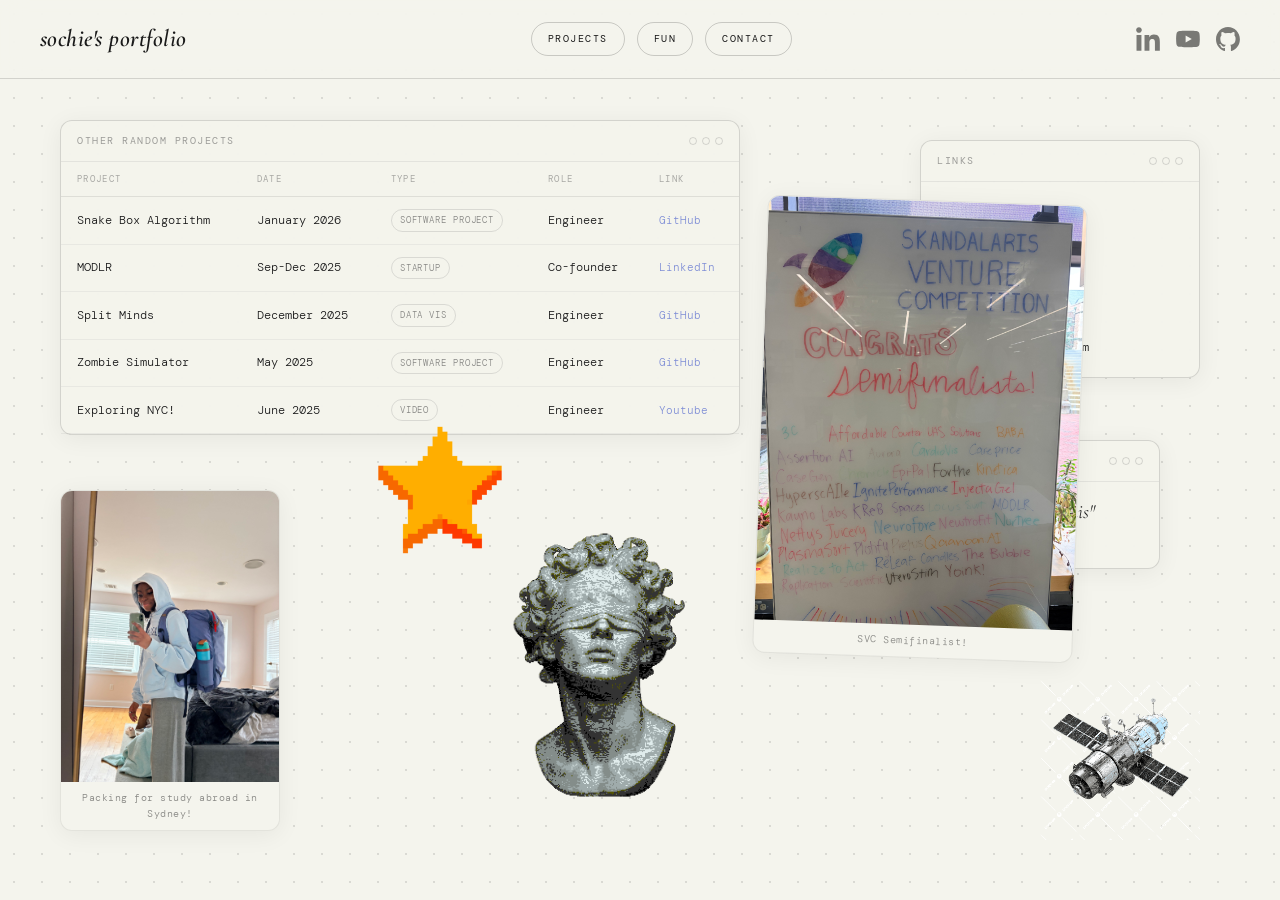
==== fun.html @ abce374b "new design entirely...again" ====
<!DOCTYPE html>
<html lang="en">
<head>
    <meta charset="UTF-8">
    <meta name="viewport" content="width=device-width, initial-scale=1.0">
    <link rel="preconnect" href="https://fonts.googleapis.com">
    <link rel="preconnect" href="https://fonts.gstatic.com" crossorigin>
    <link href="https://fonts.googleapis.com/css2?family=Cormorant+Garamond:ital,wght@0,400;0,600;1,400;1,600&family=DM+Mono:wght@300;400&display=swap" rel="stylesheet">
    <link rel="stylesheet" href="CSS/fun.css">
    <title>Fun — Sochie</title>
</head>
<body>

    <!-- Navigation -->
    <nav class="nav">
        <div class="nav-inner">
            <a href="index.html" class="nav-logo">sochie's portfolio</a>
            <div class="nav-links">
                <a href="index.html" class="pill-link">PROJECTS</a>
                <a href="fun.html" class="pill-link pill-fun">FUN</a>
                <a href="mailto:sochiefilm@gmail.com" class="pill-link">CONTACT</a>
            </div>
            <div class="nav-right">
                <a href="https://www.linkedin.com/in/sochie-odunlami/" class="nav-social" target="_blank">
                    <img src="attributes/images/linkedin.svg" alt="LinkedIn">
                </a>
                <a href="https://www.youtube.com/@sochie19" class="nav-social" target="_blank">
                    <img src="attributes/images/youtube.svg" alt="YouTube">
                </a>
                <a href="https://github.com/sochieodunlam" class="nav-social" target="_blank">
                    <img src="attributes/images/github.svg" alt="GitHub">
                </a>
            </div>
        </div>
    </nav>

    <!-- Draggable Canvas -->
    <div class="fun-canvas">

        <!-- Projects Table -->
        <div class="floating-el projects-table-wrap" data-draggable>
            <div class="floating-el-header">
                <span>Other random projects</span>
                <div class="floating-el-dots">
                    <div class="floating-el-dot"></div>
                    <div class="floating-el-dot"></div>
                    <div class="floating-el-dot"></div>
                </div>
            </div>
            <table class="projects-table">
                <thead>
                    <tr>
                        <th>Project</th>
                        <th>Date</th>
                        <th>Type</th>
                        <th>Role</th>
                        <th>Link</th>
                    </tr>
                </thead>
                <tbody>
                    <tr class="table-row-clickable" data-popup="cherry-pie">
                        <td class="table-project-name">Snake Box Algorithm</td>
                        <td>January 2026</td>
                        <td><span class="table-tag">Software Project</span></td>
                        <td>Engineer</td>
                        <td><a href="https://github.com/sochieodunlam/snake-box-algorithm" class="table-link" target="_blank">GitHub</a></td>
                    </tr>
                    <tr class="table-row-clickable" data-popup="robot">
                        <td class="table-project-name">MODLR</td>
                        <td>Sep-Dec 2025</td>
                        <td><span class="table-tag">Startup</span></td>
                        <td>Co-founder</td>
                        <td><a href="https://www.linkedin.com/company/modlrcard/posts/?feedView=all" class="table-link" target="_blank">LinkedIn</a></td>
                    </tr>
                    <tr class="table-row-clickable" data-popup="unveil">
                        <td class="table-project-name">Split Minds</td>
                        <td>December 2025</td>
                        <td><span class="table-tag">Data Vis</span></td>
                        <td>Engineer</td>
                        <td><a href="https://csex57.github.io/splitminds/" class="table-link" target="_blank">GitHub</a></td>
                    </tr>
                    <tr class="table-row-clickable" data-popup="fortune">
                        <td class="table-project-name">Zombie Simulator</td>
                        <td>May 2025</td>
                        <td><span class="table-tag">Software Project</span></td>
                        <td>Engineer</td>
                        <td><a href="https://github.com/missing-repository" class="table-link" target="_blank">GitHub</a></td>
                    </tr>
                    <tr class="table-row-clickable" data-popup="nasa">
                        <td class="table-project-name">Exploring NYC!</td>
                        <td>June 2025</td>
                        <td><span class="table-tag">Video</span></td>
                        <td>Engineer</td>
                        <td><a href="https://www.youtube.com/shorts/bB57X7uFs-4" class="table-link" target="_blank">Youtube</a></td>
                    </tr>
                </tbody>
            </table>
        </div>

        <!-- Links / Bookmarks -->
        <div class="floating-el links-card" data-draggable>
            <div class="floating-el-header">
                <span>Links</span>
                <div class="floating-el-dots">
                    <div class="floating-el-dot"></div>
                    <div class="floating-el-dot"></div>
                    <div class="floating-el-dot"></div>
                </div>
            </div>
            <div class="links-list">
                <a href="https://www.linkedin.com/in/sochie-odunlami/" class="link-item" target="_blank">
                    <img src="attributes/images/linkedin.svg" alt="LinkedIn">
                    LinkedIn
                </a>
                <a href="https://www.youtube.com/@sochie19" class="link-item" target="_blank">
                    <img src="attributes/images/youtube.svg" alt="YouTube">
                    YouTube
                </a>
                <a href="https://github.com/sochieodunlam" class="link-item" target="_blank">
                    <img src="attributes/images/github.svg" alt="GitHub">
                    GitHub
                </a>
                <a href="mailto:sochiefilm@gmail.com" class="link-item">
                    sochiefilm@gmail.com
                </a>
            </div>
        </div>

        <!-- Quote / Note -->
        <div class="floating-el note-card" data-draggable>
            <div class="floating-el-header">
                <span>Note</span>
                <div class="floating-el-dots">
                    <div class="floating-el-dot"></div>
                    <div class="floating-el-dot"></div>
                    <div class="floating-el-dot"></div>
                </div>
            </div>
            <div class="note-body">
                "hi if you're reading this"
                <span>— Sochie</span>
            </div>
        </div>

        <!-- Sticker -->
        <div class="floating-el sticker-card sticker-packing" data-draggable>
            <img src="attributes/images/packing.jpg" style="width: 100%; display: block;">
            <p class="photo-caption">Packing for study abroad in Sydney!</p>
        </div>

        <div class="floating-el sticker-card sticker-finalist" data-draggable>
            <img src="attributes/images/finalist.jpg" style="width: 100%; display: block;">
            <p class="photo-caption">SVC Semifinalist!</p>
        </div>

        <!-- Greek Statue -->
        <div class="floating-el floating-img sticker-statue" data-draggable>
            <img src="attributes/images/greek_statue_dither.png" alt="Greek Statue">
        </div>

        <!-- Satellite -->
        <div class="floating-el floating-img sticker-satellite" data-draggable>
            <img src="attributes/images/satellite.png" alt="Satellite">
        </div>

        <!-- Spinning Star -->
        <div class="floating-el spinning-star" data-draggable>
            <img src="attributes/images/star.png" alt="Star">
        </div>

    </div>

    <!-- Popups -->
    <div class="popup-overlay" id="popup-cherry-pie">
        <div class="popup">
            <button class="popup-close">&times;</button>
            <h3>Snake Box Algorithm</h3>
            <p>Made this for another project, ended up not using it, but it still looks pretty cool! It's pretty simple because no AI was used and I made it in two days 🤙</p>
            <a href="https://github.com/sochieodunlam/snake-box-algorithm" target="_blank">View on GitHub &rarr;</a>
        </div>
    </div>

    <div class="popup-overlay" id="popup-robot">
        <div class="popup">
            <button class="popup-close">&times;</button>
            <h3>MODLR</h3>
            <p>Semi-Finalists at the Skandalaris Venture Competition. MODLR was a fintech startup creating the first customizable credit card platform that lets users build and rebuild their card benefits every quarter. We empower consumers to pay only for the perks they actually use, putting financial control back in their hands. Ultimately didn't work out with timing + customer alignment but amazing experience nonetheless.</p>
            <a href="https://www.linkedin.com/company/modlrcard/posts/?feedView=all" target="_blank">View on LinkedIn &rarr;</a>
        </div>
    </div>

    <div class="popup-overlay" id="popup-unveil">
        <div class="popup">
            <button class="popup-close">&times;</button>
            <h3>Split Minds Data Visualization</h3>
            <p>D3 Data Visualization made for WashU's Data Visualization class. Uses twin IQ data (twins who grew up in different environments, kind of like a real-life parent trap) to help you form opinions on nature vs nurture!</p>
            <a href="https://csex57.github.io/splitminds/" target="_blank">View on GitHub &rarr;</a>
        </div>
    </div>

    <div class="popup-overlay" id="popup-fortune">
        <div class="popup">
            <button class="popup-close">&times;</button>
            <h3>Zombie Outbreak Simulation</h3>
            <p>Would you believe me if I told you that I couldn't find the github for this... Interactive data visualization made using HTML/CSS/Javascript/Python/Flask/Google Maps API.</p>
        </div>
    </div>

    <div class="popup-overlay" id="popup-nasa">
        <div class="popup">
            <button class="popup-close">&times;</button>
            <h3>Exploring NYC!</h3>
            <p>Short form video exploring New York City! Not much else to say about this one. Made many videos during Summer 2025</p>
            <a href="https://www.youtube.com/shorts/bB57X7uFs-4" target="_blank">Watch on Youtube &rarr;</a>
        </div>
    </div>

    <script src="JS/fun.js"></script>

</body>
</html>
---- CSS/fun.css ----
@font-face {
    font-family: sf-mono-regular;
    src: url("../attributes/fonts/SFMonoRegular.otf")
}

@font-face {
    font-family: helvetica-neue;
    src: url("../attributes/fonts/HelveticaNeue\ Thin.ttf")
}

@font-face {
    font-family: akaya-telivigala;
    src: url("../attributes/fonts/AkayaTelivigala-Regular.ttf")
}

*, *::before, *::after {
    box-sizing: border-box;
    margin: 0;
    padding: 0;
}

body {
    background-color: #f4f4ed;
    color: #1a1a1a;
    font-family: 'DM Mono', monospace;
    font-weight: 300;
    font-size: 14px;
    line-height: 1.6;
    overflow: hidden;
    width: 100vw;
    height: 100vh;
}

/* --- Dot Grid Background --- */
body::before {
    content: '';
    position: fixed;
    inset: 0;
    z-index: 0;
    background-image: radial-gradient(circle, rgba(26, 26, 26, 0.12) 1px, transparent 1px);
    background-size: 28px 28px;
    pointer-events: none;
}

/* --- Navigation (shared style) --- */
.nav {
    position: fixed;
    top: 0;
    left: 0;
    width: 100%;
    z-index: 1000;
    padding: 20px 40px;
    background: rgba(244, 244, 237, 0.85);
    backdrop-filter: blur(12px);
    -webkit-backdrop-filter: blur(12px);
    border-bottom: 1px solid rgba(26, 26, 26, 0.15);
}

.nav-inner {
    max-width: 1400px;
    margin: 0 auto;
    display: flex;
    align-items: center;
    justify-content: space-between;
}

.nav-logo {
    font-family: 'Cormorant Garamond', serif;
    font-style: italic;
    font-size: 24px;
    font-weight: 600;
    color: #1a1a1a;
    text-decoration: none;
    letter-spacing: 0.02em;
}

.nav-logo:hover {
    color: #7e8dd5;
}

.nav-links {
    display: flex;
    gap: 12px;
}

.pill-link {
    font-family: 'DM Mono', monospace;
    font-size: 10px;
    font-weight: 400;
    text-transform: uppercase;
    letter-spacing: 0.15em;
    color: #1a1a1a;
    text-decoration: none;
    padding: 8px 16px;
    border: 1px solid rgba(26, 26, 26, 0.2);
    border-radius: 9999px;
    transition: border-color 0.3s ease, color 0.3s ease;
}

.pill-link:hover {
    border-color: #7e8dd5;
    color: #7e8dd5;
}

@keyframes rainbow-border {
    0%   { border-color: #ff6b6b; color: #ff6b6b; transform: rotate(-1deg); }
    14%  { border-color: #ffa94d; color: #ffa94d; transform: rotate(1deg) scale(1.03); }
    28%  { border-color: #ffd43b; color: #ffd43b; transform: rotate(-0.5deg); }
    42%  { border-color: #69db7c; color: #69db7c; transform: rotate(1deg) scale(1.05); }
    57%  { border-color: #74c0fc; color: #74c0fc; transform: rotate(-1deg); }
    71%  { border-color: #7e8dd5; color: #7e8dd5; transform: rotate(0.5deg) scale(1.03); }
    85%  { border-color: #da77f2; color: #da77f2; transform: rotate(-0.5deg); }
    100% { border-color: #ff6b6b; color: #ff6b6b; transform: rotate(0deg); }
}

.pill-fun {
    position: relative;
}

.pill-fun:hover {
    animation: rainbow-border 1.2s ease-in-out infinite;
    border-width: 2px;
}

.nav-right {
    display: flex;
    align-items: center;
    gap: 16px;
}

.nav-social {
    display: flex;
    align-items: center;
    opacity: 0.5;
    transition: opacity 0.3s ease;
}

.nav-social:hover {
    opacity: 1;
}

.nav-social img {
    height: 24px;
    width: 24px;
    object-fit: contain;
    filter: brightness(0);
}

/* --- Canvas (the draggable area) --- */
.fun-canvas {
    position: fixed;
    inset: 0;
    z-index: 1;
}

/* --- Draggable Floating Elements --- */
.floating-el {
    position: absolute;
    background: rgba(244, 244, 237, 0.95);
    border: 1px solid rgba(26, 26, 26, 0.15);
    border-radius: 12px;
    box-shadow: 0 4px 24px rgba(0, 0, 0, 0.06);
    cursor: grab;
    user-select: none;
    z-index: 10;
    transition: box-shadow 0.2s ease;
}

.floating-el:active {
    cursor: grabbing;
    box-shadow: 0 8px 40px rgba(0, 0, 0, 0.12);
    z-index: 100;
}

.floating-el-header {
    display: flex;
    align-items: center;
    justify-content: space-between;
    padding: 12px 16px;
    border-bottom: 1px solid rgba(26, 26, 26, 0.08);
    font-family: 'DM Mono', monospace;
    font-size: 10px;
    font-weight: 400;
    text-transform: uppercase;
    letter-spacing: 0.15em;
    color: rgba(26, 26, 26, 0.4);
}

.floating-el-dots {
    display: flex;
    gap: 5px;
}

.floating-el-dot {
    width: 8px;
    height: 8px;
    border-radius: 50%;
    border: 1px solid rgba(26, 26, 26, 0.15);
}

/* --- Projects Table --- */
.projects-table-wrap {
    top: 120px;
    left: 60px;
    width: 680px;
}

.projects-table {
    width: 100%;
    border-collapse: collapse;
    font-family: 'DM Mono', monospace;
    font-size: 12px;
}

.projects-table thead th {
    padding: 10px 16px;
    text-align: left;
    font-weight: 400;
    font-size: 9px;
    text-transform: uppercase;
    letter-spacing: 0.15em;
    color: rgba(26, 26, 26, 0.35);
    border-bottom: 1px solid rgba(26, 26, 26, 0.1);
}

.projects-table tbody td {
    padding: 12px 16px;
    border-bottom: 1px solid rgba(26, 26, 26, 0.05);
    color: #1a1a1a;
    font-weight: 300;
}

.projects-table tbody tr {
    transition: background 0.15s ease;
}

.projects-table tbody tr:hover {
    background: rgba(126, 141, 213, 0.06);
}

.table-project-name {
    font-weight: 400;
}

.table-link {
    color: #7e8dd5;
    text-decoration: none;
    font-size: 11px;
}

.table-link:hover {
    text-decoration: underline;
}

.table-tag {
    display: inline-block;
    font-size: 9px;
    text-transform: uppercase;
    letter-spacing: 0.1em;
    padding: 3px 8px;
    border: 1px solid rgba(26, 26, 26, 0.12);
    border-radius: 9999px;
    color: rgba(26, 26, 26, 0.5);
}

/* --- Links / Bookmarks Card --- */
.links-card {
    top: 140px;
    right: 80px;
    left: auto;
    width: 280px;
}

.links-list {
    padding: 12px 16px;
    display: flex;
    flex-direction: column;
    gap: 10px;
}

.link-item {
    display: flex;
    align-items: center;
    gap: 10px;
    text-decoration: none;
    color: #1a1a1a;
    font-family: 'DM Mono', monospace;
    font-size: 12px;
    font-weight: 300;
    padding: 8px 12px;
    border-radius: 8px;
    transition: background 0.15s ease;
}

.link-item:hover {
    background: rgba(126, 141, 213, 0.08);
}

.link-item img {
    width: 18px;
    height: 18px;
    object-fit: contain;
    filter: brightness(0);
    opacity: 0.5;
}

/* --- Note Card --- */
.note-card {
    top: 440px;
    right: 120px;
    left: auto;
    width: 260px;
}

.note-body {
    padding: 16px;
    font-family: 'Cormorant Garamond', serif;
    font-style: italic;
    font-size: 20px;
    line-height: 1.4;
    color: #1a1a1a;
}

.note-body span {
    display: block;
    margin-top: 12px;
    font-family: 'DM Mono', monospace;
    font-style: normal;
    font-size: 10px;
    color: rgba(26, 26, 26, 0.35);
    letter-spacing: 0.1em;
    text-transform: uppercase;
}

/* --- Sticker (small floating fun element) --- */
.sticker-card {
    text-align: center;
    padding: 0;
    overflow: hidden;
    background: #f4f4ed;
    border-color: rgba(26, 26, 26, 0.08);
}

.photo-caption {
    padding: 8px 12px;
    font-family: 'DM Mono', monospace;
    font-size: 10px;
    font-weight: 300;
    color: rgba(26, 26, 26, 0.5);
    letter-spacing: 0.05em;
    text-align: center;
}

.sticker-packing {
    top: 490px;
    left: 60px;
    width: 220px;
}

.sticker-finalist {
    top: 200px;
    left: 760px;
    width: 320px;
    transform: rotate(2deg);
}

/* --- Floating standalone images (no box around them) --- */
.floating-img {
    background: transparent;
    border: none;
    box-shadow: none;
    overflow: visible;
    border-radius: 0;
}

.floating-img:active {
    box-shadow: none;
}

.floating-img img {
    width: 100%;
    display: block;
}

.sticker-statue {
    top: 520px;
    left: 500px;
    width: 200px;
}

.sticker-satellite {
    bottom: 60px;
    right: 80px;
    left: auto;
    top: auto;
    width: 160px;
}

/* --- Spinning Star --- */
.spinning-star {
    top: 400px;
    left: 350px;
    width: 180px;
    background: transparent;
    border: none;
    box-shadow: none;
    overflow: visible;
    border-radius: 0;
}

.spinning-star:active {
    box-shadow: none;
}

.spinning-star img {
    width: 100%;
    display: block;
    animation: spin 8s linear infinite;
}

@keyframes spin {
    from { transform: rotate(0deg); }
    to { transform: rotate(360deg); }
}

.sticker-card .sticker-emoji {
    font-size: 36px;
    line-height: 1;
}

.sticker-card .sticker-label {
    margin-top: 8px;
    font-family: 'DM Mono', monospace;
    font-size: 9px;
    text-transform: uppercase;
    letter-spacing: 0.1em;
    color: rgba(26, 26, 26, 0.5);
}

/* --- Popup --- */
.popup-overlay {
    display: none;
    position: fixed;
    inset: 0;
    background: rgba(26, 26, 26, 0.5);
    backdrop-filter: blur(4px);
    -webkit-backdrop-filter: blur(4px);
    z-index: 500;
    align-items: center;
    justify-content: center;
}

.popup-overlay.active {
    display: flex;
}

.popup {
    background: #f4f4ed;
    border: 1px solid rgba(26, 26, 26, 0.15);
    border-radius: 12px;
    padding: 40px;
    max-width: 480px;
    width: 90%;
    position: relative;
}

.popup-close {
    position: absolute;
    top: 16px;
    right: 16px;
    background: none;
    border: none;
    font-family: 'DM Mono', monospace;
    font-size: 18px;
    color: rgba(26, 26, 26, 0.4);
    cursor: pointer;
    padding: 4px 8px;
}

.popup-close:hover {
    color: #1a1a1a;
}

.popup h3 {
    font-family: 'Cormorant Garamond', serif;
    font-style: italic;
    font-size: 28px;
    font-weight: 400;
    margin-bottom: 12px;
}

.popup p {
    font-family: 'DM Mono', monospace;
    font-size: 12px;
    font-weight: 300;
    line-height: 1.7;
    color: rgba(26, 26, 26, 0.65);
    margin-bottom: 20px;
}

.popup a {
    display: inline-flex;
    align-items: center;
    gap: 6px;
    font-family: 'DM Mono', monospace;
    font-size: 10px;
    text-transform: uppercase;
    letter-spacing: 0.15em;
    color: #7e8dd5;
    text-decoration: none;
}

.popup a:hover {
    text-decoration: underline;
}

@media (max-width: 900px) {
    .nav-links {
        display: none;
    }

    .projects-table-wrap {
        width: 90vw;
        left: 5vw;
    }

    .links-card,
    .note-card,
    .sticker-card,
    .floating-img,
    .spinning-star {
        display: none;
    }
}
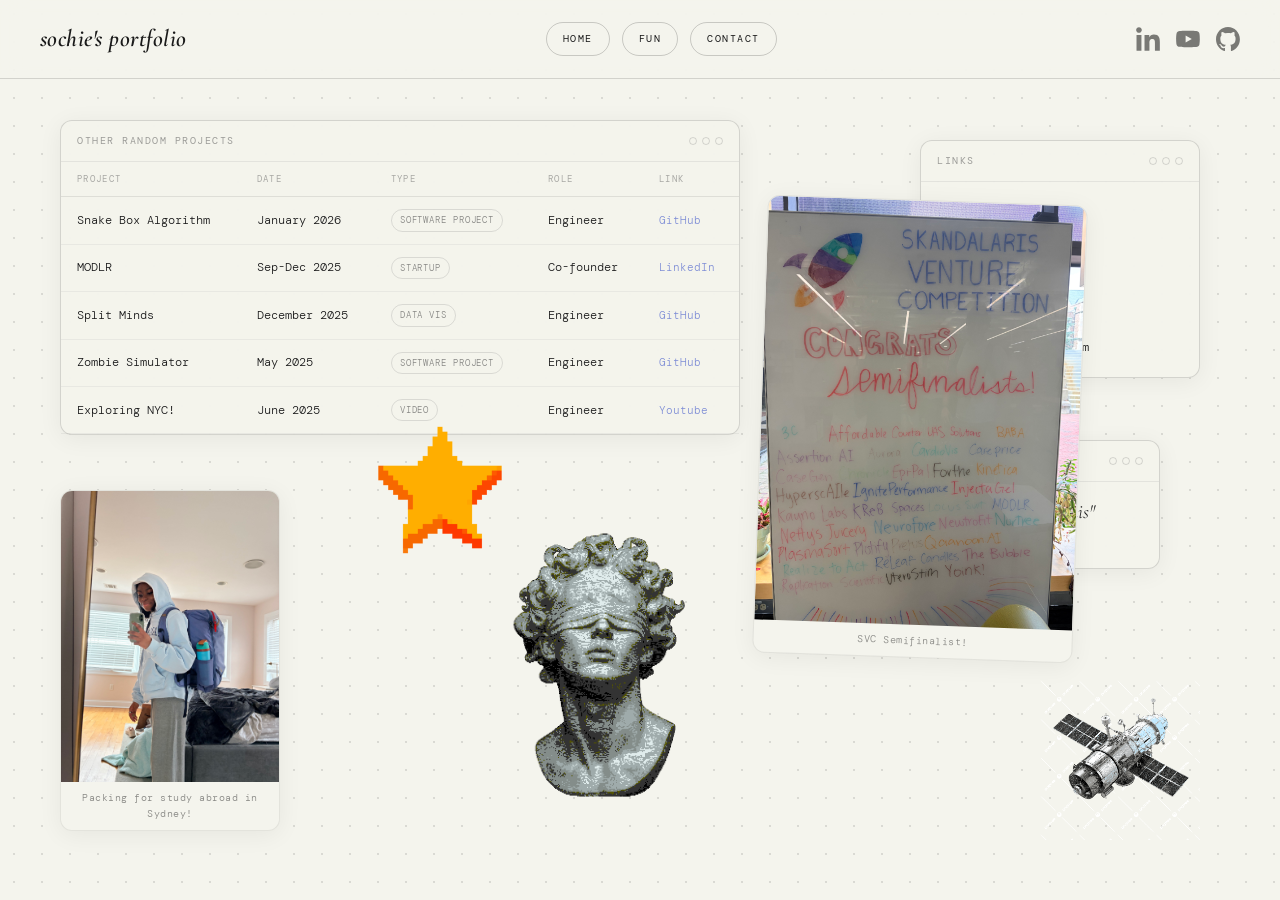
==== commit db237fdc: "moved some icons" ====
--- a/fun.html
+++ b/fun.html
@@ -16,7 +16,7 @@
         <div class="nav-inner">
             <a href="index.html" class="nav-logo">sochie's portfolio</a>
             <div class="nav-links">
-                <a href="index.html" class="pill-link">PROJECTS</a>
+                <a href="index.html" class="pill-link">HOME</a>
                 <a href="fun.html" class="pill-link pill-fun">FUN</a>
                 <a href="mailto:sochiefilm@gmail.com" class="pill-link">CONTACT</a>
             </div>
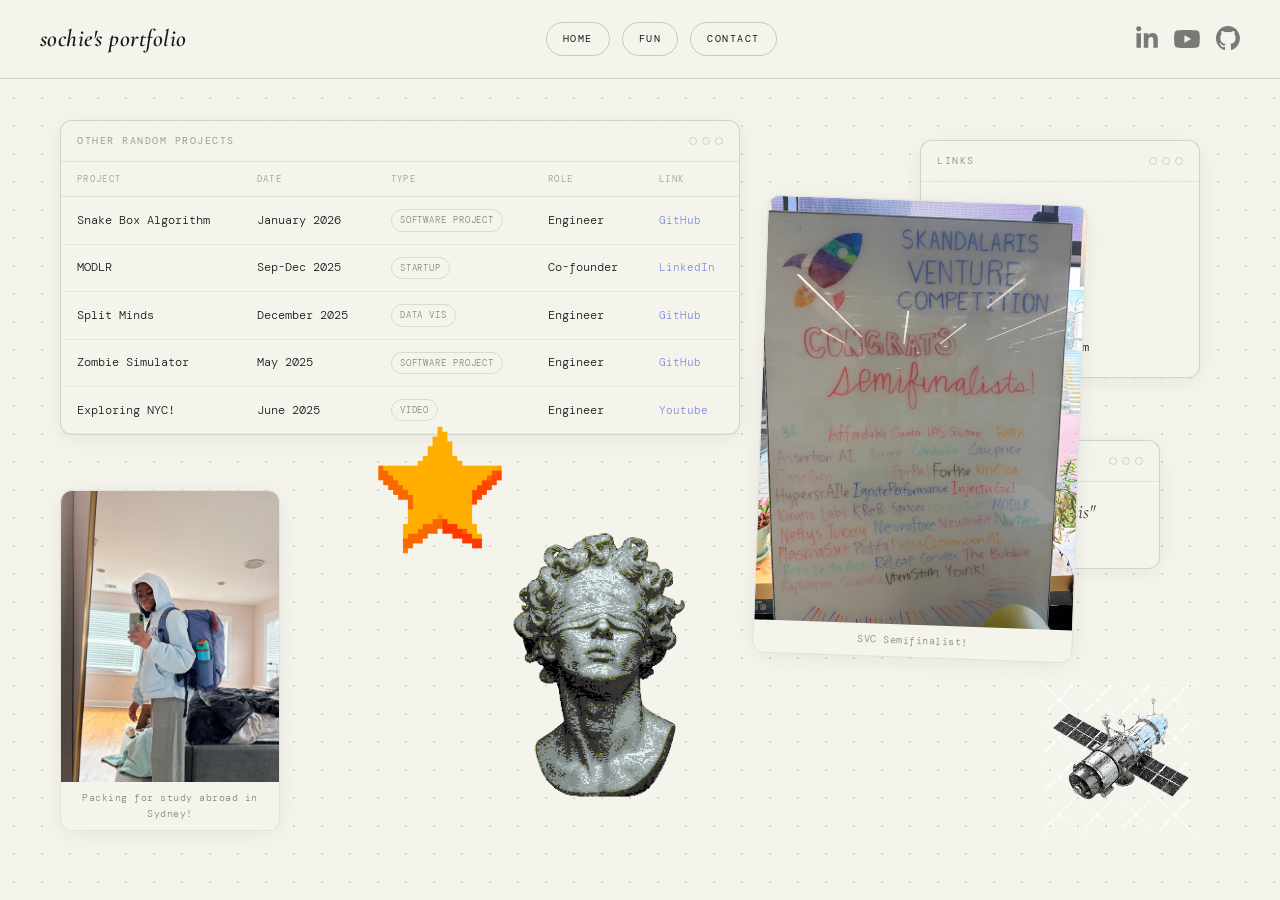
==== commit c9deadfc: "positioning changes" ====
--- a/fun.html
+++ b/fun.html
@@ -21,13 +21,13 @@
                 <a href="mailto:sochiefilm@gmail.com" class="pill-link">CONTACT</a>
             </div>
             <div class="nav-right">
-                <a href="https://www.linkedin.com/in/sochie-odunlami/" class="nav-social" target="_blank">
+                <a href="https://www.linkedin.com/in/sochie-odunlami/" class="nav-social" id="linkedin-icon" target="_blank">
                     <img src="attributes/images/linkedin.svg" alt="LinkedIn">
                 </a>
-                <a href="https://www.youtube.com/@sochie19" class="nav-social" target="_blank">
+                <a href="https://www.youtube.com/@sochie19" class="nav-social" id="youtube-icon" target="_blank">
                     <img src="attributes/images/youtube.svg" alt="YouTube">
                 </a>
-                <a href="https://github.com/sochieodunlam" class="nav-social" target="_blank">
+                <a href="https://github.com/sochieodunlam" class="nav-social" id="github-icon" target="_blank">
                     <img src="attributes/images/github.svg" alt="GitHub">
                 </a>
             </div>
@@ -202,7 +202,7 @@
         <div class="popup">
             <button class="popup-close">&times;</button>
             <h3>Zombie Outbreak Simulation</h3>
-            <p>Would you believe me if I told you that I couldn't find the github for this... Interactive data visualization made using HTML/CSS/Javascript/Python/Flask/Google Maps API.</p>
+            <p>Would you believe me if I told you that I couldn't find the github repo for this... Interactive data visualization made using HTML/CSS/Javascript/Python/Flask/Google Maps API.</p>
         </div>
     </div>
 
--- a/CSS/fun.css
+++ b/CSS/fun.css
@@ -139,11 +139,29 @@
     opacity: 1;
 }
 
-.nav-social img {
+#linkedin-icon img {
+    height: 22px;
+    width: 22px;
+    object-fit: contain;
+    filter: brightness(0);
+    position: relative;
+    top: -2px;
+}
+
+#youtube-icon img {
+    height: 26px;
+    width: 26px;
+    object-fit: contain;
+    filter: brightness(0);
+}
+
+#github-icon img {
     height: 24px;
     width: 24px;
     object-fit: contain;
     filter: brightness(0);
+    position: relative;
+    top: -1px;
 }
 
 /* --- Canvas (the draggable area) --- */
